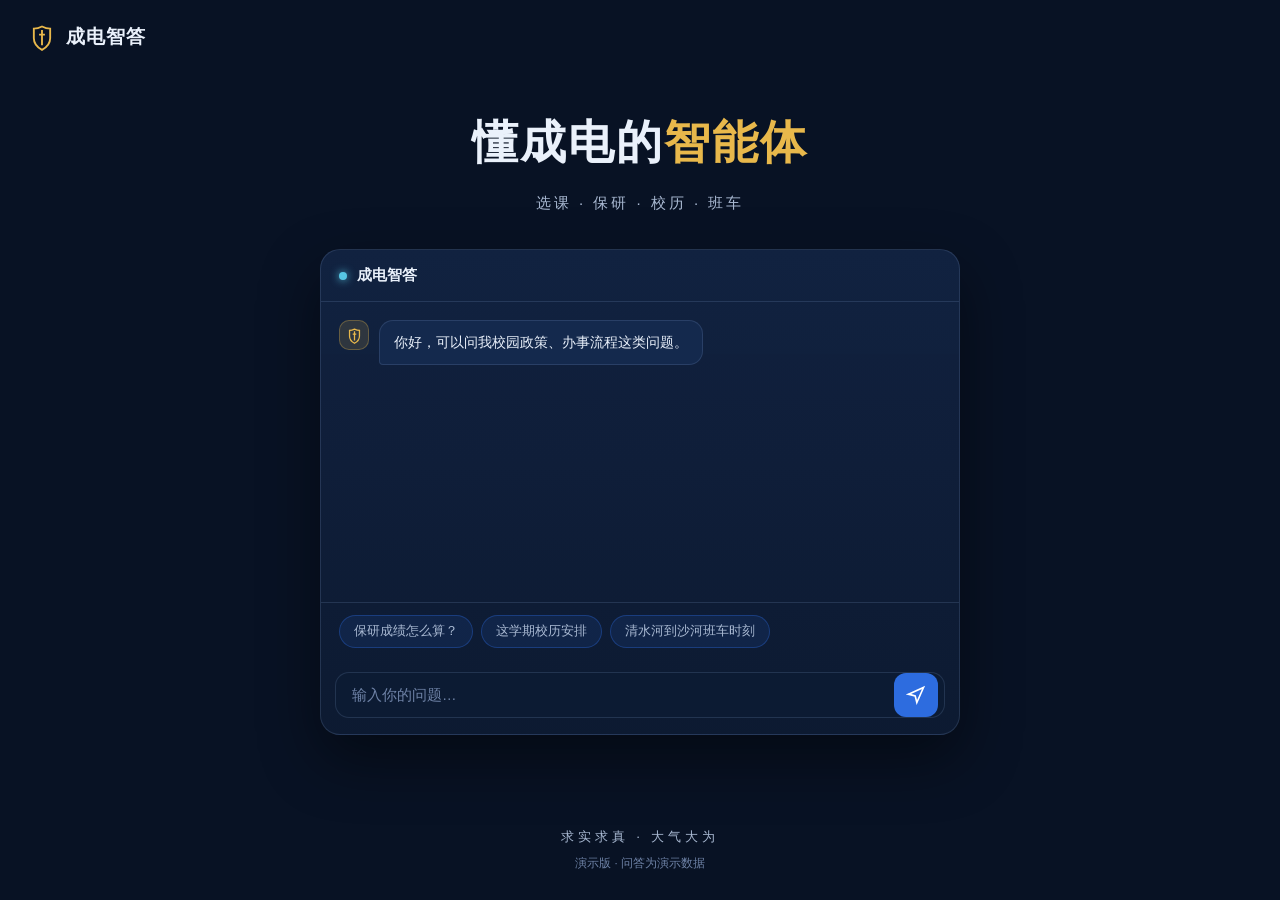
==== web/index.html @ a64cd742 "init: 成电智答校园智能体项目（前端演示版 + 项目文档）" ====
<!DOCTYPE html>
<html lang="zh-CN">
<head>
<meta charset="UTF-8">
<meta name="viewport" content="width=device-width, initial-scale=1.0">
<title>成电智答 · 电子科技大学校园智能体</title>
<link rel="stylesheet" href="https://miaoda.feishu.cn/fonts/css2?family=Noto+Serif+SC:wght@600;700;900&family=Noto+Sans+SC:wght@300;400;500;700&display=swap">
<style>
:root{
  --bg:#081224;
  --bg-soft:#0C1B33;
  --card:#10213F;
  --card-2:#14294D;
  --line:rgba(150,180,228,0.16);
  --primary:#2D6CDF;
  --primary-deep:#1B4FA8;
  --accent:#E8B84B;
  --cyan:#57C7E4;
  --text:#EAF1FB;
  --text-2:#A9B9D2;
  --text-3:#6E82A6;
  --serif:'Noto Serif SC','Songti SC','STSong',serif;
  --sans:'Noto Sans SC','PingFang SC','Microsoft YaHei',sans-serif;
}
*{margin:0;padding:0;box-sizing:border-box}
html{scroll-behavior:smooth}
body{background:var(--bg);color:var(--text);font-family:var(--sans);line-height:1.6;-webkit-font-smoothing:antialiased}
button{font-family:inherit;cursor:pointer}
svg{display:block}

/* ===== 页 ===== */
.page{position:relative;min-height:100vh;display:flex;flex-direction:column}
.bg{position:absolute;inset:0;background-image:url('https://aka.doubaocdn.com/s/AueEtGcVEj');background-size:cover;background-position:center 32%;opacity:.6}
.veil{position:absolute;inset:0;background:linear-gradient(180deg,rgba(8,18,36,0.74) 0%,rgba(8,18,36,0.4) 50%,var(--bg) 100%)}
.content{position:relative;flex:1;display:flex;flex-direction:column}

/* ===== 顶栏 ===== */
.bar{display:flex;align-items:center;justify-content:space-between;padding:22px 28px}
.brand{display:flex;align-items:center;gap:10px;font-family:var(--serif);font-weight:700;font-size:19px;letter-spacing:1px}
.brand .logo{width:28px;height:28px;color:var(--accent)}

/* ===== 主体 ===== */
.main{flex:1;display:flex;flex-direction:column;align-items:center;justify-content:center;padding:0 24px 40px;text-align:center}
.main h1{font-family:var(--serif);font-weight:900;font-size:clamp(30px,4.6vw,46px);letter-spacing:2px}
.main h1 em{font-style:normal;color:var(--accent)}
.main .sub{margin-top:12px;color:var(--text-2);font-size:15px;letter-spacing:3px}

/* ===== 聊天卡 ===== */
.chat-card{width:100%;max-width:640px;margin-top:34px;text-align:left;background:linear-gradient(180deg,rgba(18,35,66,0.94),rgba(13,27,50,0.97));border:1px solid var(--line);border-radius:20px;overflow:hidden;box-shadow:0 24px 60px rgba(0,0,0,0.45)}
.chat-head{display:flex;align-items:center;gap:10px;padding:14px 18px;border-bottom:1px solid var(--line)}
.chat-head .dot{width:8px;height:8px;border-radius:50%;background:var(--cyan);box-shadow:0 0 8px var(--cyan);animation:pulse 2.4s infinite}
@keyframes pulse{0%,100%{opacity:1}50%{opacity:.35}}
.chat-head .t{font-size:14.5px;font-weight:600}
.msg-area{height:300px;overflow-y:auto;padding:18px 18px 6px;display:flex;flex-direction:column;gap:14px;scrollbar-width:thin;scrollbar-color:rgba(150,180,228,0.25) transparent}
.msg{display:flex;gap:10px;max-width:92%}
.msg.user{align-self:flex-end;flex-direction:row-reverse}
.msg-avatar{flex:0 0 30px;width:30px;height:30px;border-radius:10px;display:flex;align-items:center;justify-content:center}
.msg.user .msg-avatar{background:var(--primary);color:#fff}
.msg.bot .msg-avatar{background:rgba(232,184,75,0.14);color:var(--accent);border:1px solid rgba(232,184,75,0.3)}
.msg-avatar svg{width:17px;height:17px}
.bubble{padding:10px 14px;border-radius:14px;font-size:14px;animation:msgIn .35s ease-out}
@keyframes msgIn{from{opacity:0;transform:translateY(10px)}to{opacity:1;transform:none}}
.msg.user .bubble{background:var(--primary-deep);border-bottom-right-radius:4px}
.msg.bot .bubble{background:var(--card-2);border:1px solid var(--line);border-bottom-left-radius:4px}
.src-line{display:flex;align-items:center;gap:6px;margin-top:8px;font-size:11.5px;color:var(--text-3)}
.src-line svg{width:12px;height:12px;color:var(--cyan)}
.typing{display:inline-flex;gap:5px;padding:6px 2px}
.typing i{width:7px;height:7px;border-radius:50%;background:var(--text-3);animation:blink 1.2s infinite}
.typing i:nth-child(2){animation-delay:.2s}
.typing i:nth-child(3){animation-delay:.4s}
@keyframes blink{0%,80%,100%{opacity:.25}40%{opacity:1}}
.quick-row{display:flex;flex-wrap:wrap;gap:8px;padding:12px 18px;border-top:1px solid var(--line)}
.quick{font-size:12.5px;color:var(--text-2);background:rgba(45,108,223,0.12);border:1px solid rgba(45,108,223,0.35);border-radius:999px;padding:7px 14px;transition:all .2s}
.quick:hover{color:#fff;background:var(--primary);border-color:var(--primary)}
.input-row{display:flex;align-items:center;gap:10px;padding:12px 14px 16px}
.input-box{flex:1;display:flex;align-items:center;background:var(--bg-soft);border:1px solid var(--line);border-radius:14px;padding:0 6px 0 16px;transition:border-color .25s,box-shadow .25s}
.input-box:focus-within{border-color:var(--primary);box-shadow:0 0 0 3px rgba(45,108,223,0.22)}
.input-box input{flex:1;background:none;border:none;outline:none;color:var(--text);font-size:14.5px;font-family:inherit;height:42px;min-width:0}
.input-box input::placeholder{color:var(--text-3)}
.send-btn{width:44px;height:44px;border:none;border-radius:12px;background:var(--primary);color:#fff;display:flex;align-items:center;justify-content:center;transition:background .2s,transform .15s}
.send-btn:hover{background:#3B7AE8}
.send-btn:active{transform:scale(.94)}
.send-btn svg{width:20px;height:20px}

/* ===== 页脚 ===== */
.foot{padding:20px 24px 28px;text-align:center}
.foot .motto{font-family:var(--serif);color:var(--text-2);font-size:13px;letter-spacing:4px}
.foot .note{margin-top:6px;font-size:11.5px;color:var(--text-3)}

@media (max-width:768px){
  .bar{padding:18px 18px}
  .main{padding:0 16px 28px}
  .chat-card{margin-top:26px}
  .msg-area{height:280px}
}
</style>
</head>
<body>
<div class="page">
  <div class="bg"></div>
  <div class="veil"></div>
  <div class="content">

    <div class="bar">
      <span class="brand">
        <svg class="logo" viewBox="0 0 24 24" fill="none" stroke="currentColor" stroke-width="1.6"><path d="M12 3c2.8 1.4 5 1.8 7 1.8v8.2c0 4.4-3.4 8-7 10-3.6-2-7-5.6-7-10V4.8c2 0 4.2-.4 7-1.8z"/><path d="M12 6v13M9.5 10h5"/></svg>
        成电智答
      </span>
    </div>

    <div class="main">
      <h1>懂成电的<em>智能体</em></h1>
      <p class="sub">选课 · 保研 · 校历 · 班车</p>

      <div class="chat-card">
        <div class="chat-head">
          <span class="dot"></span>
          <span class="t">成电智答</span>
        </div>
        <div class="msg-area" id="msgArea">
          <div class="msg bot">
            <span class="msg-avatar"><svg viewBox="0 0 24 24" fill="none" stroke="currentColor" stroke-width="1.8"><path d="M12 3c2.8 1.4 5 1.8 7 1.8v8.2c0 4.4-3.4 8-7 10-3.6-2-7-5.6-7-10V4.8c2 0 4.2-.4 7-1.8z"/><path d="M12 6v13M9.5 10h5"/></svg></span>
            <div class="bubble">你好，可以问我校园政策、办事流程这类问题。</div>
          </div>
        </div>
        <div class="quick-row" id="quickRow">
          <button class="quick" data-q="保研成绩怎么算？">保研成绩怎么算？</button>
          <button class="quick" data-q="这学期校历安排">这学期校历安排</button>
          <button class="quick" data-q="清水河到沙河班车时刻">清水河到沙河班车时刻</button>
        </div>
        <div class="input-row">
          <div class="input-box">
            <input id="chatInput" type="text" placeholder="输入你的问题…" autocomplete="off">
            <button class="send-btn" id="sendBtn" aria-label="发送">
              <svg viewBox="0 0 24 24" fill="none" stroke="currentColor" stroke-width="2"><path d="M3 11l18-8-8 18-2-8-8-2z"/></svg>
            </button>
          </div>
        </div>
      </div>
    </div>

    <div class="foot">
      <div class="motto">求实求真 · 大气大为</div>
      <div class="note">演示版 · 问答为演示数据</div>
    </div>

  </div>
</div>

<script>
(function(){
  "use strict";
  var qa = {
    "保研成绩怎么算？": {
      a: "保研综合成绩一般由学业成绩与综合素质测评构成，不同学院权重可能不同，具体以教务处当年通知为准。",
      src: "教务处官网（示例）"
    },
    "这学期校历安排": {
      a: "校历页签提供教学周、考试周与假期安排，具体日期以学校官方发布为准。",
      src: "学校官网 · 校历（示例）"
    },
    "清水河到沙河班车时刻": {
      a: "工作日开行通勤班车，发车时间与站点以后勤保障部最新通知为准。",
      src: "后勤保障部（示例）"
    }
  };
  var fallback = {
    a: "这个问题知识库暂未收录，建议去对应部门官网核实。",
    src: "知识库未收录"
  };

  var area = document.getElementById("msgArea");
  var input = document.getElementById("chatInput");
  var sendBtn = document.getElementById("sendBtn");

  function scrollBottom(){ area.scrollTop = area.scrollHeight; }

  function addMsg(role, html){
    var wrap = document.createElement("div");
    wrap.className = "msg " + role;
    var avatar = role === "user"
      ? '<span class="msg-avatar"><svg viewBox="0 0 24 24" fill="none" stroke="currentColor" stroke-width="1.8"><path d="M12 12a4 4 0 1 0 0-8 4 4 0 0 0 0 8zM4 21c0-4 4-6 8-6s8 2 8 6"/></svg></span>'
      : '<span class="msg-avatar"><svg viewBox="0 0 24 24" fill="none" stroke="currentColor" stroke-width="1.8"><path d="M12 3c2.8 1.4 5 1.8 7 1.8v8.2c0 4.4-3.4 8-7 10-3.6-2-7-5.6-7-10V4.8c2 0 4.2-.4 7-1.8z"/><path d="M12 6v13M9.5 10h5"/></svg></span>';
    wrap.innerHTML = avatar + '<div class="bubble">' + html + "</div>";
    area.appendChild(wrap);
    scrollBottom();
  }

  function showTyping(){
    var wrap = document.createElement("div");
    wrap.className = "msg bot";
    wrap.id = "typingMsg";
    wrap.innerHTML = '<span class="msg-avatar"><svg viewBox="0 0 24 24" fill="none" stroke="currentColor" stroke-width="1.8"><path d="M12 3c2.8 1.4 5 1.8 7 1.8v8.2c0 4.4-3.4 8-7 10-3.6-2-7-5.6-7-10V4.8c2 0 4.2-.4 7-1.8z"/><path d="M12 6v13M9.5 10h5"/></svg></span>' +
      '<div class="bubble"><span class="typing"><i></i><i></i><i></i></span></div>';
    area.appendChild(wrap);
    scrollBottom();
  }

  function removeTyping(){
    var t = document.getElementById("typingMsg");
    if (t) t.remove();
  }

  function send(text){
    text = text.trim();
    if (!text) return;
    addMsg("user", text.replace(/</g, "&lt;"));
    input.value = "";
    showTyping();
    var entry = qa[text] || fallback;
    setTimeout(function(){
      removeTyping();
      var srcHtml = '<div class="src-line"><svg viewBox="0 0 24 24" fill="none" stroke="currentColor" stroke-width="2"><path d="M14 3h7v7M21 3l-9 9"/><path d="M19 13v6a2 2 0 0 1-2 2H5a2 2 0 0 1-2-2V7a2 2 0 0 1 2-2h6"/></svg>' + (entry.src === "知识库未收录" ? "知识库未收录" : "来源：" + entry.src) + "</div>';
      addMsg("bot", entry.a + srcHtml);
    }, 900 + Math.random() * 500);
  }

  sendBtn.addEventListener("click", function(){ send(input.value); });
  input.addEventListener("keydown", function(e){
    if (e.key === "Enter") send(input.value);
  });
  document.getElementById("quickRow").addEventListener("click", function(e){
    var b = e.target.closest(".quick");
    if (b) send(b.getAttribute("data-q"));
  });
})();
</script>
</body>
</html>
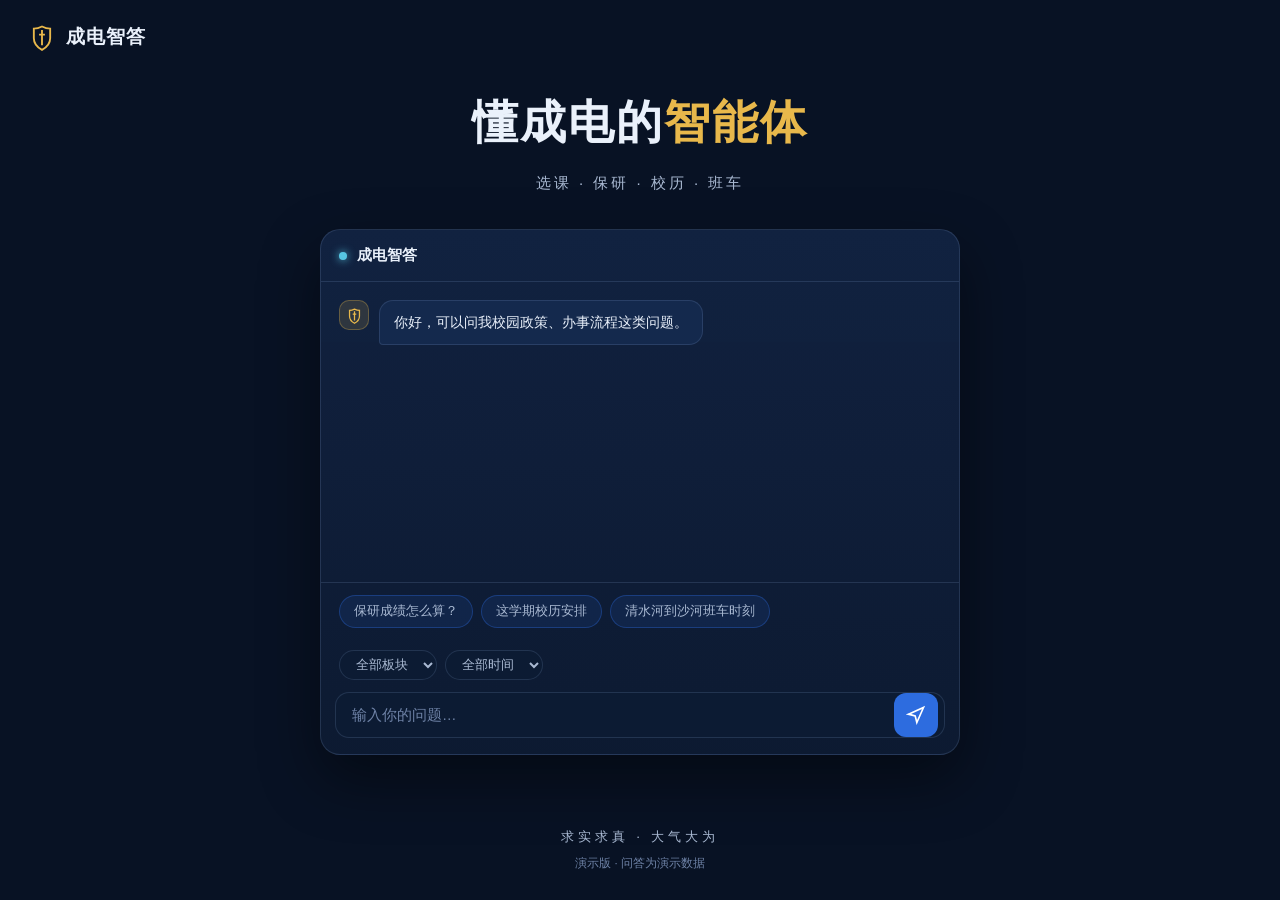
==== commit 2ded2889: "feat: 前端新增板块与时间筛选控件 - 板块下拉框从 /api/boards 动态加载，失败时回退全部板块 - 时间筛选支持近一月/三月/半年/一年/三年 - 筛选参数随问答请求提交，服务端按条件" ====
--- a/web/index.html
+++ b/web/index.html
@@ -72,6 +72,10 @@
 .quick-row{display:flex;flex-wrap:wrap;gap:8px;padding:12px 18px;border-top:1px solid var(--line)}
 .quick{font-size:12.5px;color:var(--text-2);background:rgba(45,108,223,0.12);border:1px solid rgba(45,108,223,0.35);border-radius:999px;padding:7px 14px;transition:all .2s}
 .quick:hover{color:#fff;background:var(--primary);border-color:var(--primary)}
+.filter-row{display:flex;gap:8px;padding:10px 18px 0;flex-wrap:wrap}
+.filter-row select{font-family:inherit;font-size:12.5px;color:var(--text-2);background:var(--bg-soft);border:1px solid var(--line);border-radius:999px;padding:6px 12px;outline:none;transition:border-color .2s;cursor:pointer}
+.filter-row select:focus{border-color:var(--primary)}
+.filter-row select option{background:var(--bg-soft);color:var(--text)}
 .input-row{display:flex;align-items:center;gap:10px;padding:12px 14px 16px}
 .input-box{flex:1;display:flex;align-items:center;background:var(--bg-soft);border:1px solid var(--line);border-radius:14px;padding:0 6px 0 16px;transition:border-color .25s,box-shadow .25s}
 .input-box:focus-within{border-color:var(--primary);box-shadow:0 0 0 3px rgba(45,108,223,0.22)}
@@ -127,6 +131,18 @@
           <button class="quick" data-q="保研成绩怎么算？">保研成绩怎么算？</button>
           <button class="quick" data-q="这学期校历安排">这学期校历安排</button>
           <button class="quick" data-q="清水河到沙河班车时刻">清水河到沙河班车时刻</button>
+        </div>
+        <div class="filter-row">
+          <select id="boardSel" aria-label="板块筛选">
+            <option value="">全部板块</option>
+          </select>
+          <select id="timeSel" aria-label="时间筛选">
+            <option value="">全部时间</option>
+            <option value="1m">最近一月</option>
+            <option value="3m">最近三月</option>
+            <option value="1y">最近一年</option>
+            <option value="3y">最近三年</option>
+          </select>
         </div>
         <div class="input-row">
           <div class="input-box">
@@ -172,6 +188,21 @@
   var area = document.getElementById("msgArea");
   var input = document.getElementById("chatInput");
   var sendBtn = document.getElementById("sendBtn");
+  var boardSel = document.getElementById("boardSel");
+  var timeSel = document.getElementById("timeSel");
+
+  // 加载板块列表（失败时仅保留「全部板块」）
+  fetch("/api/boards").then(function(r){
+    if (!r.ok) throw new Error("bad status");
+    return r.json();
+  }).then(function(res){
+    (res.boards || []).forEach(function(b){
+      var opt = document.createElement("option");
+      opt.value = b;
+      opt.textContent = b;
+      boardSel.appendChild(opt);
+    });
+  }).catch(function(){});
 
   function scrollBottom(){ area.scrollTop = area.scrollHeight; }
 
@@ -201,18 +232,42 @@
     if (t) t.remove();
   }
 
+  function srcLine(src){
+    var icon = '<svg viewBox="0 0 24 24" fill="none" stroke="currentColor" stroke-width="2"><path d="M14 3h7v7M21 3l-9 9"/><path d="M19 13v6a2 2 0 0 1-2 2H5a2 2 0 0 1-2-2V7a2 2 0 0 1 2-2h6"/></svg>';
+    return '<div class="src-line">' + icon + (src === "知识库未收录" ? "知识库未收录" : "来源：" + src) + "</div>";
+  }
+
+  function localReply(text){
+    var entry = qa[text] || fallback;
+    setTimeout(function(){
+      removeTyping();
+      addMsg("bot", entry.a + srcLine(entry.src));
+    }, 900 + Math.random() * 500);
+  }
+
   function send(text){
     text = text.trim();
     if (!text) return;
     addMsg("user", text.replace(/</g, "&lt;"));
     input.value = "";
     showTyping();
-    var entry = qa[text] || fallback;
-    setTimeout(function(){
+    fetch("/api/chat", {
+      method: "POST",
+      headers: { "Content-Type": "application/json" },
+      body: JSON.stringify({
+        question: text,
+        board: boardSel.value || null,
+        time_range: timeSel.value || null
+      })
+    }).then(function(r){
+      if (!r.ok) throw new Error("bad status");
+      return r.json();
+    }).then(function(res){
       removeTyping();
-      var srcHtml = '<div class="src-line"><svg viewBox="0 0 24 24" fill="none" stroke="currentColor" stroke-width="2"><path d="M14 3h7v7M21 3l-9 9"/><path d="M19 13v6a2 2 0 0 1-2 2H5a2 2 0 0 1-2-2V7a2 2 0 0 1 2-2h6"/></svg>' + (entry.src === "知识库未收录" ? "知识库未收录" : "来源：" + entry.src) + "</div>';
-      addMsg("bot", entry.a + srcHtml);
-    }, 900 + Math.random() * 500);
+      addMsg("bot", res.answer + srcLine(res.source));
+    }).catch(function(){
+      localReply(text);
+    });
   }
 
   sendBtn.addEventListener("click", function(){ send(input.value); });
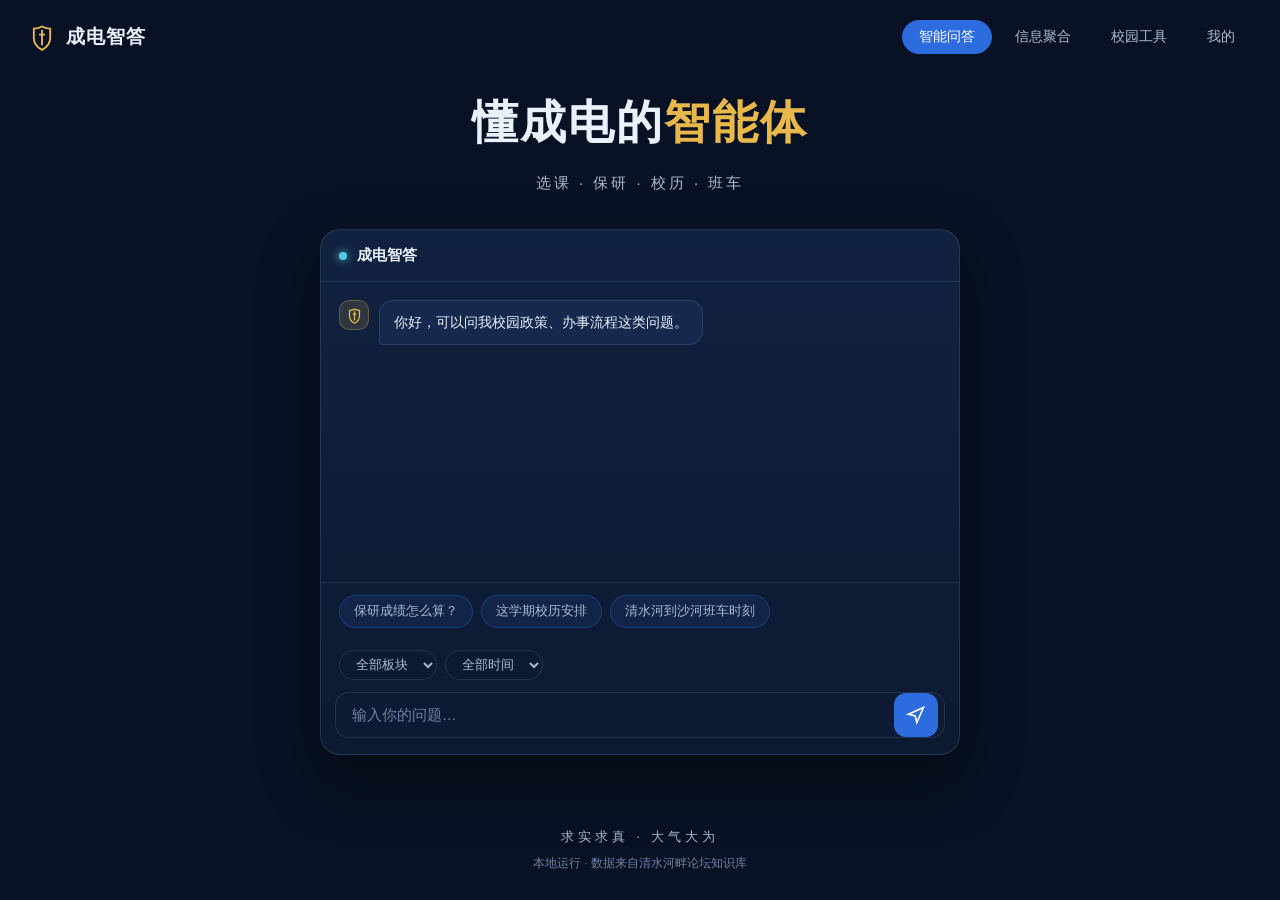
==== commit ee2f02a7: "feat: 新增信息聚合与校园工具接口，前端多视图导航，模型离线加载优化" ====
--- a/web/index.html
+++ b/web/index.html
@@ -35,15 +35,31 @@
 .content{position:relative;flex:1;display:flex;flex-direction:column}
 
 /* ===== 顶栏 ===== */
-.bar{display:flex;align-items:center;justify-content:space-between;padding:22px 28px}
+.bar{display:flex;align-items:center;justify-content:space-between;gap:14px;padding:20px 28px;flex-wrap:wrap}
 .brand{display:flex;align-items:center;gap:10px;font-family:var(--serif);font-weight:700;font-size:19px;letter-spacing:1px}
 .brand .logo{width:28px;height:28px;color:var(--accent)}
-
-/* ===== 主体 ===== */
+.nav{display:flex;gap:6px;flex-wrap:wrap}
+.nav-btn{font-size:13.5px;color:var(--text-2);background:transparent;border:1px solid transparent;border-radius:999px;padding:7px 16px;transition:all .2s}
+.nav-btn:hover{color:#fff;border-color:var(--line)}
+.nav-btn.active{color:#fff;background:var(--primary);border-color:var(--primary)}
+
+/* ===== 视图 ===== */
+.views{position:relative;flex:1;display:flex;flex-direction:column}
+.view{display:none;flex:1;flex-direction:column}
+.view.active{display:flex}
+
+/* ===== 主体（问答） ===== */
 .main{flex:1;display:flex;flex-direction:column;align-items:center;justify-content:center;padding:0 24px 40px;text-align:center}
 .main h1{font-family:var(--serif);font-weight:900;font-size:clamp(30px,4.6vw,46px);letter-spacing:2px}
 .main h1 em{font-style:normal;color:var(--accent)}
 .main .sub{margin-top:12px;color:var(--text-2);font-size:15px;letter-spacing:3px}
+
+/* ===== 面板（信息聚合/工具/我的共用） ===== */
+.pane{width:100%;max-width:880px;margin:0 auto;padding:10px 24px 48px}
+.pane-head{text-align:center;margin-bottom:18px}
+.pane-head h2{font-family:var(--serif);font-weight:900;font-size:clamp(24px,3.4vw,32px);letter-spacing:2px}
+.pane-head h2 em{font-style:normal;color:var(--accent)}
+.pane-sub{display:block;margin-top:6px;font-size:13px;color:var(--text-3);letter-spacing:1px}
 
 /* ===== 聊天卡 ===== */
 .chat-card{width:100%;max-width:640px;margin-top:34px;text-align:left;background:linear-gradient(180deg,rgba(18,35,66,0.94),rgba(13,27,50,0.97));border:1px solid var(--line);border-radius:20px;overflow:hidden;box-shadow:0 24px 60px rgba(0,0,0,0.45)}
@@ -64,6 +80,13 @@
 .msg.bot .bubble{background:var(--card-2);border:1px solid var(--line);border-bottom-left-radius:4px}
 .src-line{display:flex;align-items:center;gap:6px;margin-top:8px;font-size:11.5px;color:var(--text-3)}
 .src-line svg{width:12px;height:12px;color:var(--cyan)}
+.src-detail{margin-top:8px;font-size:12px}
+.src-detail summary{cursor:pointer;color:var(--text-3);user-select:none}
+.src-detail summary:hover{color:var(--cyan)}
+.src-item{display:flex;gap:8px;align-items:center;padding:5px 0;border-top:1px dashed var(--line)}
+.src-item a{flex:1;min-width:0;color:var(--cyan);text-decoration:none;overflow:hidden;text-overflow:ellipsis;white-space:nowrap}
+.src-item a:hover{text-decoration:underline}
+.src-item .src-meta{color:var(--text-3);white-space:nowrap;font-size:11px}
 .typing{display:inline-flex;gap:5px;padding:6px 2px}
 .typing i{width:7px;height:7px;border-radius:50%;background:var(--text-3);animation:blink 1.2s infinite}
 .typing i:nth-child(2){animation-delay:.2s}
@@ -86,16 +109,69 @@
 .send-btn:active{transform:scale(.94)}
 .send-btn svg{width:20px;height:20px}
 
+/* ===== 信息聚合 ===== */
+.feed-tabs{display:flex;gap:8px;justify-content:center;flex-wrap:wrap;margin-bottom:16px}
+.ftab{font-size:13px;color:var(--text-2);background:rgba(45,108,223,0.1);border:1px solid var(--line);border-radius:999px;padding:7px 18px;transition:all .2s}
+.ftab:hover{color:#fff;border-color:var(--primary)}
+.ftab.active{color:#fff;background:var(--primary);border-color:var(--primary)}
+.feed-list{display:flex;flex-direction:column;gap:10px;min-height:120px}
+.feed-item{display:flex;gap:12px;align-items:flex-start;background:rgba(16,33,63,0.88);border:1px solid var(--line);border-radius:14px;padding:14px 16px;transition:border-color .2s}
+.feed-item:hover{border-color:rgba(45,108,223,0.55)}
+.fi-main{flex:1;min-width:0}
+.fi-title{display:block;color:var(--text);font-size:15px;font-weight:600;text-decoration:none;line-height:1.45}
+.fi-title:hover{color:var(--cyan)}
+.fi-meta{margin-top:4px;font-size:12px;color:var(--text-3)}
+.fi-snippet{margin-top:6px;font-size:13px;color:var(--text-2);display:-webkit-box;-webkit-line-clamp:2;-webkit-box-orient:vertical;overflow:hidden}
+.fav-btn{flex:0 0 auto;width:34px;height:34px;border-radius:10px;border:1px solid var(--line);background:transparent;color:var(--text-3);font-size:16px;line-height:1;transition:all .2s}
+.fav-btn:hover{border-color:var(--accent);color:var(--accent)}
+.fav-btn.on{color:var(--accent);border-color:rgba(232,184,75,0.5);background:rgba(232,184,75,0.1)}
+.fav-btn.mini{width:26px;height:26px;font-size:13px;border-radius:8px}
+.pager{display:flex;gap:12px;justify-content:center;align-items:center;margin-top:18px}
+.pager button{font-size:12.5px;color:var(--text-2);background:rgba(45,108,223,0.12);border:1px solid rgba(45,108,223,0.35);border-radius:999px;padding:7px 16px;transition:all .2s}
+.pager button:hover:not(:disabled){color:#fff;background:var(--primary);border-color:var(--primary)}
+.pager button:disabled{opacity:.35;cursor:default}
+.pager span{font-size:12.5px;color:var(--text-3)}
+.empty{text-align:center;color:var(--text-3);font-size:14px;padding:34px 0}
+
+/* ===== 校园工具 ===== */
+.tool-grid{display:grid;grid-template-columns:repeat(auto-fill,minmax(230px,1fr));gap:12px}
+.tool-card{background:rgba(16,33,63,0.88);border:1px solid var(--line);border-radius:14px;padding:16px;text-align:left;color:var(--text);transition:all .2s}
+.tool-card:hover{border-color:var(--primary);transform:translateY(-2px)}
+.tool-card.active{border-color:var(--primary);background:var(--card-2)}
+.tool-card .t-name{font-size:16px;font-weight:600}
+.tool-card .t-desc{margin-top:6px;font-size:12.5px;color:var(--text-3)}
+.tool-result{margin-top:20px}
+.tr-head{display:flex;justify-content:space-between;align-items:center;gap:10px;flex-wrap:wrap;margin-bottom:10px}
+.tr-title{font-size:14.5px;font-weight:600;color:var(--accent)}
+.tool-result .feed-list{min-height:60px}
+
+/* ===== 我的 ===== */
+.mine-tabs{display:flex;gap:8px;justify-content:center;margin-bottom:16px}
+.mtab{font-size:13px;color:var(--text-2);background:rgba(45,108,223,0.1);border:1px solid var(--line);border-radius:999px;padding:7px 22px;transition:all .2s}
+.mtab:hover{color:#fff;border-color:var(--primary)}
+.mtab.active{color:#fff;background:var(--primary);border-color:var(--primary)}
+.sub-bar{display:flex;gap:8px;justify-content:center;flex-wrap:wrap;align-items:center;margin-bottom:14px}
+.sub-bar select{font-family:inherit;font-size:12.5px;color:var(--text-2);background:var(--bg-soft);border:1px solid var(--line);border-radius:999px;padding:7px 12px;outline:none;cursor:pointer;max-width:240px}
+.sub-bar select option{background:var(--bg-soft);color:var(--text)}
+.chips{display:flex;gap:8px;flex-wrap:wrap;justify-content:center;margin-bottom:18px}
+.chip{display:inline-flex;align-items:center;gap:7px;background:rgba(45,108,223,0.15);border:1px solid rgba(45,108,223,0.4);color:var(--text);border-radius:999px;padding:5px 13px;font-size:12.5px}
+.chip .x{cursor:pointer;color:var(--text-3);font-size:14px}
+.chip .x:hover{color:#f66}
+.sub-group{margin-bottom:18px}
+.sub-group h3{font-size:14px;color:var(--accent);margin-bottom:8px;font-weight:600}
+.mine-section-title{text-align:center;font-size:13.5px;color:var(--text-2);margin:4px 0 12px}
+
 /* ===== 页脚 ===== */
 .foot{padding:20px 24px 28px;text-align:center}
 .foot .motto{font-family:var(--serif);color:var(--text-2);font-size:13px;letter-spacing:4px}
 .foot .note{margin-top:6px;font-size:11.5px;color:var(--text-3)}
 
 @media (max-width:768px){
-  .bar{padding:18px 18px}
+  .bar{padding:16px 18px}
   .main{padding:0 16px 28px}
   .chat-card{margin-top:26px}
   .msg-area{height:280px}
+  .pane{padding:8px 16px 40px}
 }
 </style>
 </head>
@@ -110,54 +186,112 @@
         <svg class="logo" viewBox="0 0 24 24" fill="none" stroke="currentColor" stroke-width="1.6"><path d="M12 3c2.8 1.4 5 1.8 7 1.8v8.2c0 4.4-3.4 8-7 10-3.6-2-7-5.6-7-10V4.8c2 0 4.2-.4 7-1.8z"/><path d="M12 6v13M9.5 10h5"/></svg>
         成电智答
       </span>
+      <nav class="nav" id="nav">
+        <button class="nav-btn active" data-view="chat">智能问答</button>
+        <button class="nav-btn" data-view="feed">信息聚合</button>
+        <button class="nav-btn" data-view="tools">校园工具</button>
+        <button class="nav-btn" data-view="mine">我的</button>
+      </nav>
     </div>
 
-    <div class="main">
-      <h1>懂成电的<em>智能体</em></h1>
-      <p class="sub">选课 · 保研 · 校历 · 班车</p>
-
-      <div class="chat-card">
-        <div class="chat-head">
-          <span class="dot"></span>
-          <span class="t">成电智答</span>
-        </div>
-        <div class="msg-area" id="msgArea">
-          <div class="msg bot">
-            <span class="msg-avatar"><svg viewBox="0 0 24 24" fill="none" stroke="currentColor" stroke-width="1.8"><path d="M12 3c2.8 1.4 5 1.8 7 1.8v8.2c0 4.4-3.4 8-7 10-3.6-2-7-5.6-7-10V4.8c2 0 4.2-.4 7-1.8z"/><path d="M12 6v13M9.5 10h5"/></svg></span>
-            <div class="bubble">你好，可以问我校园政策、办事流程这类问题。</div>
+    <div class="views">
+
+      <!-- ===== 智能问答 ===== -->
+      <section class="view active" id="view-chat">
+        <div class="main">
+          <h1>懂成电的<em>智能体</em></h1>
+          <p class="sub">选课 · 保研 · 校历 · 班车</p>
+
+          <div class="chat-card">
+            <div class="chat-head">
+              <span class="dot"></span>
+              <span class="t">成电智答</span>
+            </div>
+            <div class="msg-area" id="msgArea">
+              <div class="msg bot">
+                <span class="msg-avatar"><svg viewBox="0 0 24 24" fill="none" stroke="currentColor" stroke-width="1.8"><path d="M12 3c2.8 1.4 5 1.8 7 1.8v8.2c0 4.4-3.4 8-7 10-3.6-2-7-5.6-7-10V4.8c2 0 4.2-.4 7-1.8z"/><path d="M12 6v13M9.5 10h5"/></svg></span>
+                <div class="bubble">你好，可以问我校园政策、办事流程这类问题。</div>
+              </div>
+            </div>
+            <div class="quick-row" id="quickRow">
+              <button class="quick" data-q="保研成绩怎么算？">保研成绩怎么算？</button>
+              <button class="quick" data-q="这学期校历安排">这学期校历安排</button>
+              <button class="quick" data-q="清水河到沙河班车时刻">清水河到沙河班车时刻</button>
+            </div>
+            <div class="filter-row">
+              <select id="boardSel" aria-label="板块筛选">
+                <option value="">全部板块</option>
+              </select>
+              <select id="timeSel" aria-label="时间筛选">
+                <option value="">全部时间</option>
+                <option value="1m">最近一月</option>
+                <option value="3m">最近三月</option>
+                <option value="1y">最近一年</option>
+                <option value="3y">最近三年</option>
+              </select>
+            </div>
+            <div class="input-row">
+              <div class="input-box">
+                <input id="chatInput" type="text" placeholder="输入你的问题…" autocomplete="off">
+                <button class="send-btn" id="sendBtn" aria-label="发送">
+                  <svg viewBox="0 0 24 24" fill="none" stroke="currentColor" stroke-width="2"><path d="M3 11l18-8-8 18-2-8-8-2z"/></svg>
+                </button>
+              </div>
+            </div>
           </div>
         </div>
-        <div class="quick-row" id="quickRow">
-          <button class="quick" data-q="保研成绩怎么算？">保研成绩怎么算？</button>
-          <button class="quick" data-q="这学期校历安排">这学期校历安排</button>
-          <button class="quick" data-q="清水河到沙河班车时刻">清水河到沙河班车时刻</button>
-        </div>
-        <div class="filter-row">
-          <select id="boardSel" aria-label="板块筛选">
-            <option value="">全部板块</option>
-          </select>
-          <select id="timeSel" aria-label="时间筛选">
-            <option value="">全部时间</option>
-            <option value="1m">最近一月</option>
-            <option value="3m">最近三月</option>
-            <option value="1y">最近一年</option>
-            <option value="3y">最近三年</option>
-          </select>
-        </div>
-        <div class="input-row">
-          <div class="input-box">
-            <input id="chatInput" type="text" placeholder="输入你的问题…" autocomplete="off">
-            <button class="send-btn" id="sendBtn" aria-label="发送">
-              <svg viewBox="0 0 24 24" fill="none" stroke="currentColor" stroke-width="2"><path d="M3 11l18-8-8 18-2-8-8-2z"/></svg>
-            </button>
+      </section>
+
+      <!-- ===== 信息聚合 ===== -->
+      <section class="view" id="view-feed">
+        <div class="pane">
+          <div class="pane-head">
+            <h2>信息<em>聚合</em></h2>
+            <span class="pane-sub">通知公告 · 讲座 · 竞赛 · 招聘，来自论坛知识库</span>
+          </div>
+          <div class="feed-tabs" id="feedTabs"></div>
+          <div class="feed-list" id="feedList"><div class="empty">加载中…</div></div>
+          <div class="pager">
+            <button id="prevPage">上一页</button>
+            <span id="pageInfo"></span>
+            <button id="nextPage">下一页</button>
           </div>
         </div>
-      </div>
+      </section>
+
+      <!-- ===== 校园工具 ===== -->
+      <section class="view" id="view-tools">
+        <div class="pane">
+          <div class="pane-head">
+            <h2>校园<em>工具</em></h2>
+            <span class="pane-sub">校历 · 班车 · 课表 · 场馆，资料来自知识库检索</span>
+          </div>
+          <div class="tool-grid" id="toolGrid"><div class="empty">加载中…</div></div>
+          <div class="tool-result" id="toolResult"></div>
+        </div>
+      </section>
+
+      <!-- ===== 我的 ===== -->
+      <section class="view" id="view-mine">
+        <div class="pane">
+          <div class="pane-head">
+            <h2>我的<em>收藏</em></h2>
+            <span class="pane-sub">收藏与订阅保存在本浏览器，无需登录</span>
+          </div>
+          <div class="mine-tabs">
+            <button class="mtab active" data-mine="fav">收藏</button>
+            <button class="mtab" data-mine="sub">订阅</button>
+          </div>
+          <div id="mineFav"><div class="empty">加载中…</div></div>
+          <div id="mineSub" hidden></div>
+        </div>
+      </section>
+
     </div>
 
     <div class="foot">
       <div class="motto">求实求真 · 大气大为</div>
-      <div class="note">演示版 · 问答为演示数据</div>
+      <div class="note">本地运行 · 数据来自清水河畔论坛知识库</div>
     </div>
 
   </div>
@@ -166,6 +300,340 @@
 <script>
 (function(){
   "use strict";
+
+  /* ===== 通用工具 ===== */
+  function $(id){ return document.getElementById(id); }
+  function esc(s){
+    return String(s == null ? "" : s)
+      .replace(/&/g, "&amp;").replace(/</g, "&lt;").replace(/>/g, "&gt;")
+      .replace(/"/g, "&quot;");
+  }
+
+  /* ===== 收藏 / 订阅（localStorage，无需登录） ===== */
+  var FAV_KEY = "zd_favorites";
+  var SUB_KEY = "zd_subscriptions";
+
+  function loadFavs(){
+    try { return JSON.parse(localStorage.getItem(FAV_KEY)) || []; }
+    catch(e){ return []; }
+  }
+  function saveFavs(list){ localStorage.setItem(FAV_KEY, JSON.stringify(list)); }
+  function loadSubs(){
+    try { return JSON.parse(localStorage.getItem(SUB_KEY)) || []; }
+    catch(e){ return []; }
+  }
+  function saveSubs(list){ localStorage.setItem(SUB_KEY, JSON.stringify(list)); }
+  function favId(item){ return (item.url || "") + "|" + (item.title || ""); }
+  function isFaved(item){
+    var id = favId(item);
+    return loadFavs().some(function(f){ return favId(f) === id; });
+  }
+  function toggleFav(item){
+    var list = loadFavs(), id = favId(item), idx = -1;
+    list.forEach(function(f, i){ if (favId(f) === id) idx = i; });
+    if (idx >= 0){ list.splice(idx, 1); saveFavs(list); return false; }
+    list.unshift({
+      title: item.title, url: item.url,
+      board: item.board || "", time: item.time || "", ts: Date.now()
+    });
+    saveFavs(list);
+    return true;
+  }
+  function favBtnHtml(it, mini){
+    var on = isFaved(it);
+    return '<button class="fav-btn' + (on ? " on" : "") + (mini ? " mini" : "") +
+      '" title="' + (on ? "取消收藏" : "收藏") + '"' +
+      ' data-title="' + esc(it.title) + '" data-url="' + esc(it.url) + '"' +
+      ' data-board="' + esc(it.board || "") + '" data-time="' + esc(it.time || "") + '">' +
+      (on ? "★" : "☆") + "</button>";
+  }
+
+  // 收藏按钮全局委托：信息流/工具/订阅/问答来源/我的 共用
+  document.addEventListener("click", function(e){
+    var btn = e.target.closest(".fav-btn");
+    if (!btn) return;
+    var item = {
+      title: btn.dataset.title, url: btn.dataset.url,
+      board: btn.dataset.board, time: btn.dataset.time
+    };
+    var now = toggleFav(item);
+    // 同一条目的所有星标按钮同步状态
+    document.querySelectorAll(".fav-btn").forEach(function(b){
+      if (b.dataset.title === item.title && b.dataset.url === item.url){
+        b.classList.toggle("on", now);
+        b.textContent = now ? "★" : "☆";
+        b.title = now ? "取消收藏" : "收藏";
+      }
+    });
+    if (currentView === "mine" && mineTab === "fav") renderFavs();
+  });
+
+  /* ===== 视图切换 ===== */
+  var currentView = "chat";
+  var mineTab = "fav";
+  var feedLoaded = false;
+  var toolsLoaded = false;
+
+  function switchView(name){
+    currentView = name;
+    document.querySelectorAll(".nav-btn").forEach(function(b){
+      b.classList.toggle("active", b.dataset.view === name);
+    });
+    document.querySelectorAll(".view").forEach(function(v){
+      v.classList.toggle("active", v.id === "view-" + name);
+    });
+    if (name === "feed" && !feedLoaded) loadFeedTabs();
+    if (name === "tools" && !toolsLoaded) loadTools();
+    if (name === "mine") renderMine();
+  }
+  $("nav").addEventListener("click", function(e){
+    var b = e.target.closest(".nav-btn");
+    if (b) switchView(b.dataset.view);
+  });
+
+  /* ===== 信息聚合 ===== */
+  var feedState = { category: "", page: 1, size: 15, total: 0 };
+
+  function feedItemHtml(it){
+    return '<div class="feed-item"><div class="fi-main">' +
+      '<a class="fi-title" href="' + esc(it.url) + '" target="_blank" rel="noopener">' +
+      esc(it.title) + "</a>" +
+      '<div class="fi-meta">' + esc(it.board) + " · " + esc(it.time) + "</div>" +
+      '<div class="fi-snippet">' + esc(it.snippet) + "</div></div>" +
+      favBtnHtml(it) + "</div>";
+  }
+
+  function loadFeedTabs(){
+    feedLoaded = true;
+    fetch("/api/feed/categories").then(function(r){
+      if (!r.ok) throw new Error("bad status");
+      return r.json();
+    }).then(function(res){
+      var cats = res.categories || [];
+      $("feedTabs").innerHTML = cats.map(function(c, i){
+        return '<button class="ftab' + (i === 0 ? " active" : "") +
+          '" data-cat="' + esc(c.id) + '">' + esc(c.name) + "</button>";
+      }).join("");
+      if (cats.length){
+        feedState.category = cats[0].id;
+        loadFeed();
+      } else {
+        $("feedList").innerHTML = '<div class="empty">暂无分类</div>';
+      }
+    }).catch(function(){
+      $("feedList").innerHTML = '<div class="empty">分类加载失败，请刷新重试</div>';
+    });
+  }
+
+  function loadFeed(){
+    $("feedList").innerHTML = '<div class="empty">加载中…</div>';
+    fetch("/api/feed?category=" + encodeURIComponent(feedState.category) +
+      "&page=" + feedState.page + "&size=" + feedState.size
+    ).then(function(r){
+      if (!r.ok) throw new Error("bad status");
+      return r.json();
+    }).then(function(res){
+      feedState.total = res.total || 0;
+      var items = res.items || [];
+      if (!items.length){
+        $("feedList").innerHTML = '<div class="empty">暂无内容，换个分类看看</div>';
+      } else {
+        $("feedList").innerHTML = items.map(feedItemHtml).join("");
+      }
+      var pages = Math.max(1, Math.ceil(feedState.total / feedState.size));
+      $("pageInfo").textContent = feedState.page + " / " + pages + " · 共 " +
+        feedState.total + " 条";
+      $("prevPage").disabled = feedState.page <= 1;
+      $("nextPage").disabled = feedState.page >= pages;
+    }).catch(function(){
+      $("feedList").innerHTML = '<div class="empty">加载失败，请重试</div>';
+    });
+  }
+
+  $("feedTabs").addEventListener("click", function(e){
+    var b = e.target.closest(".ftab");
+    if (!b) return;
+    document.querySelectorAll(".ftab").forEach(function(t){
+      t.classList.remove("active");
+    });
+    b.classList.add("active");
+    feedState.category = b.dataset.cat;
+    feedState.page = 1;
+    loadFeed();
+  });
+  $("prevPage").addEventListener("click", function(){
+    if (feedState.page > 1){ feedState.page--; loadFeed(); }
+  });
+  $("nextPage").addEventListener("click", function(){
+    feedState.page++; loadFeed();
+  });
+
+  /* ===== 校园工具 ===== */
+  function loadTools(){
+    toolsLoaded = true;
+    fetch("/api/tools").then(function(r){
+      if (!r.ok) throw new Error("bad status");
+      return r.json();
+    }).then(function(res){
+      var tools = res.tools || [];
+      if (!tools.length){
+        $("toolGrid").innerHTML = '<div class="empty">暂无工具</div>';
+        return;
+      }
+      $("toolGrid").innerHTML = tools.map(function(t){
+        return '<button class="tool-card" data-tool="' + esc(t.id) + '">' +
+          '<div class="t-name">' + esc(t.name) + "</div>" +
+          '<div class="t-desc">' + esc(t.desc) + "</div></button>";
+      }).join("");
+    }).catch(function(){
+      $("toolGrid").innerHTML = '<div class="empty">工具加载失败，请刷新重试</div>';
+    });
+  }
+
+  $("toolGrid").addEventListener("click", function(e){
+    var card = e.target.closest(".tool-card");
+    if (!card) return;
+    document.querySelectorAll(".tool-card").forEach(function(c){
+      c.classList.remove("active");
+    });
+    card.classList.add("active");
+    var id = card.dataset.tool;
+    $("toolResult").innerHTML = '<div class="empty">检索中…</div>';
+    fetch("/api/tools/" + encodeURIComponent(id)).then(function(r){
+      if (!r.ok) throw new Error("bad status");
+      return r.json();
+    }).then(function(res){
+      if (res.error){
+        $("toolResult").innerHTML = '<div class="empty">' + esc(res.error) + "</div>";
+        return;
+      }
+      var items = res.items || [];
+      var head = '<div class="tr-head"><span class="tr-title">' +
+        esc(res.name) + " · 相关资料（" + items.length + "）</span>" +
+        '<button class="quick ask-btn" data-ask="' + esc(res.ask || "") +
+        '">去问答深挖 →</button></div>';
+      if (!items.length){
+        $("toolResult").innerHTML = head +
+          '<div class="empty">知识库未找到相关资料，可点右侧按钮去问答页提问</div>';
+        return;
+      }
+      $("toolResult").innerHTML = head +
+        '<div class="feed-list">' + items.map(feedItemHtml).join("") + "</div>";
+    }).catch(function(){
+      $("toolResult").innerHTML = '<div class="empty">检索失败，请重试</div>';
+    });
+  });
+
+  $("toolResult").addEventListener("click", function(e){
+    var b = e.target.closest(".ask-btn");
+    if (!b || !b.dataset.ask) return;
+    switchView("chat");
+    send(b.dataset.ask);
+  });
+
+  /* ===== 我的（收藏 / 订阅） ===== */
+  function renderMine(){
+    if (mineTab === "fav") renderFavs();
+    else renderSubs();
+  }
+
+  function renderFavs(){
+    var list = loadFavs();
+    if (!list.length){
+      $("mineFav").innerHTML =
+        '<div class="empty">还没有收藏，点击条目右侧 ☆ 收藏</div>';
+      return;
+    }
+    $("mineFav").innerHTML = '<div class="feed-list">' +
+      list.map(feedItemHtml).join("") + "</div>";
+  }
+
+  function renderSubs(){
+    var subs = loadSubs();
+    var html = '<div class="sub-bar">' +
+      '<select id="subSel"><option value="">选择板块订阅…</option></select>' +
+      '<button class="quick" id="subAdd">添加订阅</button></div>';
+    html += '<div class="chips">';
+    if (subs.length){
+      html += subs.map(function(b){
+        return '<span class="chip">' + esc(b) +
+          '<span class="x" data-board="' + esc(b) + '" title="取消订阅">×</span></span>';
+      }).join("");
+    } else {
+      html += '<span style="font-size:12.5px;color:var(--text-3)">未订阅任何板块</span>';
+    }
+    html += "</div><div id=\"subUpdates\"></div>";
+    $("mineSub").innerHTML = html;
+
+    // 板块下拉（排除已订阅）
+    fetch("/api/boards").then(function(r){
+      if (!r.ok) throw new Error("bad status");
+      return r.json();
+    }).then(function(res){
+      var sel = $("subSel");
+      if (!sel) return;
+      (res.boards || []).forEach(function(b){
+        if (subs.indexOf(b.name) >= 0) return;
+        var opt = document.createElement("option");
+        opt.value = b.name;
+        opt.textContent = b.name + "（" + b.count + "）";
+        sel.appendChild(opt);
+      });
+    }).catch(function(){});
+
+    // 订阅板块最新内容
+    if (!subs.length) return;
+    $("subUpdates").innerHTML = '<div class="empty">加载订阅更新…</div>';
+    Promise.all(subs.map(function(board){
+      return fetch("/api/feed?board=" + encodeURIComponent(board) + "&size=5")
+        .then(function(r){ return r.json(); })
+        .then(function(res){ return { board: board, items: res.items || [] }; })
+        .catch(function(){ return { board: board, items: [] }; })
+    })).then(function(groups){
+      $("subUpdates").innerHTML =
+        '<div class="mine-section-title">订阅板块最新</div>' +
+        groups.map(function(g){
+          return '<div class="sub-group"><h3>' + esc(g.board) + "</h3>" +
+            (g.items.length
+              ? '<div class="feed-list">' + g.items.map(feedItemHtml).join("") + "</div>"
+              : '<div class="empty" style="padding:10px 0">暂无新内容</div>') +
+            "</div>";
+        }).join("");
+    });
+  }
+
+  $("mineSub").addEventListener("click", function(e){
+    var add = e.target.closest("#subAdd");
+    if (add){
+      var sel = $("subSel");
+      if (!sel || !sel.value) return;
+      var subs = loadSubs();
+      if (subs.indexOf(sel.value) < 0){
+        subs.push(sel.value);
+        saveSubs(subs);
+        renderSubs();
+      }
+      return;
+    }
+    var x = e.target.closest(".chip .x");
+    if (x){
+      var board = x.dataset.board;
+      saveSubs(loadSubs().filter(function(b){ return b !== board; }));
+      renderSubs();
+    }
+  });
+
+  document.querySelectorAll(".mtab").forEach(function(t){
+    t.addEventListener("click", function(){
+      mineTab = t.dataset.mine;
+      document.querySelectorAll(".mtab").forEach(function(m){
+        m.classList.toggle("active", m.dataset.mine === mineTab);
+      });
+      renderMine();
+    });
+  });
+
+  /* ===== 智能问答（原有逻辑 + 来源收藏） ===== */
   var qa = {
     "保研成绩怎么算？": {
       a: "保研综合成绩一般由学业成绩与综合素质测评构成，不同学院权重可能不同，具体以教务处当年通知为准。",
@@ -185,11 +653,11 @@
     src: "知识库未收录"
   };
 
-  var area = document.getElementById("msgArea");
-  var input = document.getElementById("chatInput");
-  var sendBtn = document.getElementById("sendBtn");
-  var boardSel = document.getElementById("boardSel");
-  var timeSel = document.getElementById("timeSel");
+  var area = $("msgArea");
+  var input = $("chatInput");
+  var sendBtn = $("sendBtn");
+  var boardSel = $("boardSel");
+  var timeSel = $("timeSel");
 
   // 加载板块列表（失败时仅保留「全部板块」）
   fetch("/api/boards").then(function(r){
@@ -198,8 +666,8 @@
   }).then(function(res){
     (res.boards || []).forEach(function(b){
       var opt = document.createElement("option");
-      opt.value = b;
-      opt.textContent = b;
+      opt.value = b.name;
+      opt.textContent = b.name + "（" + b.count + "）";
       boardSel.appendChild(opt);
     });
   }).catch(function(){});
@@ -234,7 +702,27 @@
 
   function srcLine(src){
     var icon = '<svg viewBox="0 0 24 24" fill="none" stroke="currentColor" stroke-width="2"><path d="M14 3h7v7M21 3l-9 9"/><path d="M19 13v6a2 2 0 0 1-2 2H5a2 2 0 0 1-2-2V7a2 2 0 0 1 2-2h6"/></svg>';
-    return '<div class="src-line">' + icon + (src === "知识库未收录" ? "知识库未收录" : "来源：" + src) + "</div>";
+    return '<div class="src-line">' + icon + (src === "知识库未收录" ? "知识库未收录" : "来源：" + esc(src)) + "</div>";
+  }
+
+  // 全部来源列表（可展开，每条可收藏）
+  function sourcesBlock(sources){
+    if (!sources || !sources.length) return "";
+    var html = '<details class="src-detail"><summary>全部来源（' +
+      sources.length + "）</summary>";
+    sources.forEach(function(s, i){
+      var item = {
+        title: s.title, url: s.source,
+        board: s.board_name, time: (s.create_time || "").slice(0, 10)
+      };
+      html += '<div class="src-item"><a href="' + esc(s.source) +
+        '" target="_blank" rel="noopener">[' + (i + 1) + "] " +
+        esc(s.title) + "</a>" +
+        '<span class="src-meta">' + esc(s.board_name) + " · " +
+        esc((s.create_time || "").slice(0, 10)) + "</span>" +
+        favBtnHtml(item, true) + "</div>";
+    });
+    return html + "</details>";
   }
 
   function localReply(text){
@@ -246,9 +734,10 @@
   }
 
   function send(text){
-    text = text.trim();
+    text = (text || "").trim();
     if (!text) return;
-    addMsg("user", text.replace(/</g, "&lt;"));
+    if (currentView !== "chat") switchView("chat");
+    addMsg("user", esc(text));
     input.value = "";
     showTyping();
     fetch("/api/chat", {
@@ -264,7 +753,8 @@
       return r.json();
     }).then(function(res){
       removeTyping();
-      addMsg("bot", res.answer + srcLine(res.source));
+      addMsg("bot", esc(res.answer) + srcLine(res.source) +
+        sourcesBlock(res.sources));
     }).catch(function(){
       localReply(text);
     });
@@ -274,7 +764,7 @@
   input.addEventListener("keydown", function(e){
     if (e.key === "Enter") send(input.value);
   });
-  document.getElementById("quickRow").addEventListener("click", function(e){
+  $("quickRow").addEventListener("click", function(e){
     var b = e.target.closest(".quick");
     if (b) send(b.getAttribute("data-q"));
   });
